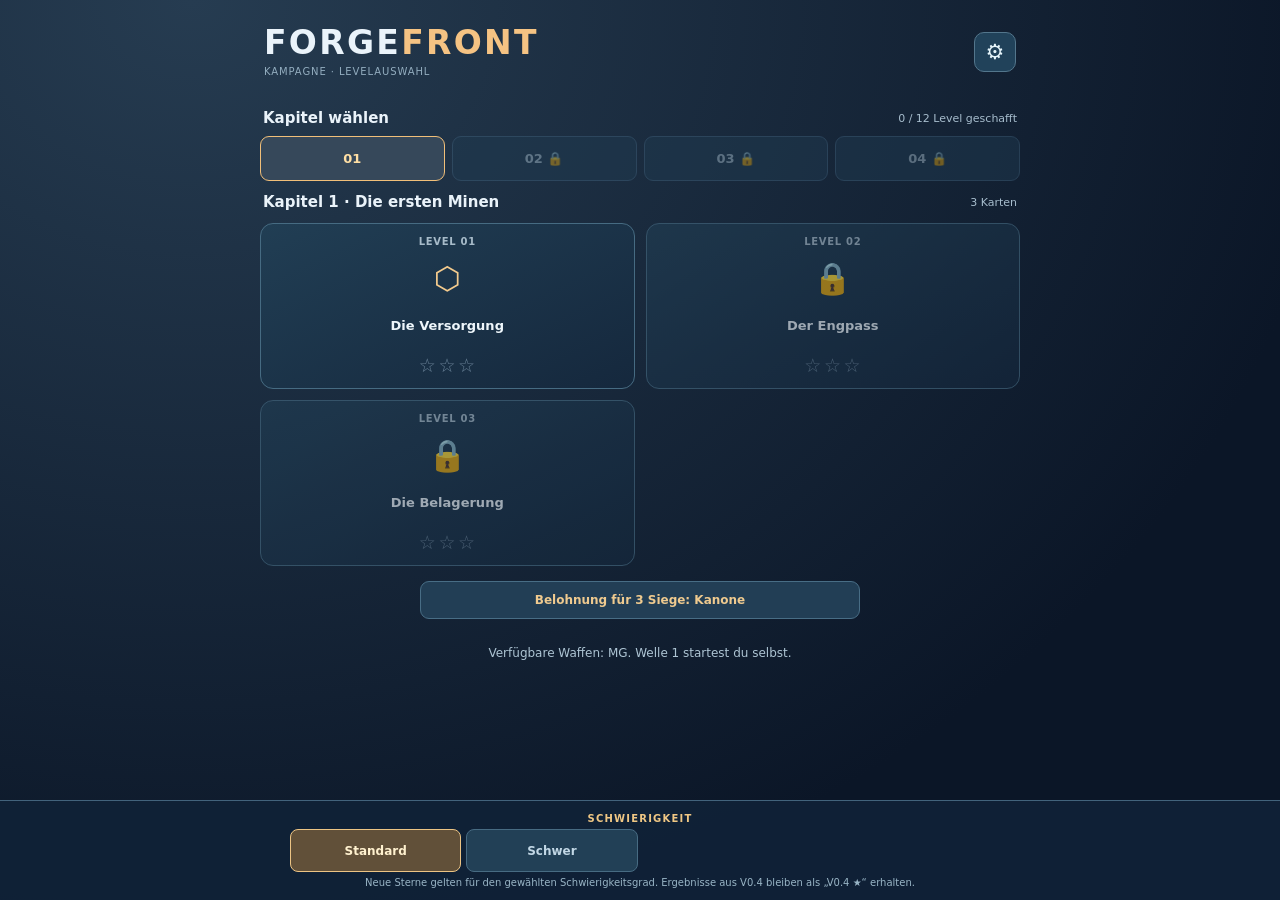
==== src/index.html @ dab8c7bd "V0.5 DEV1: show Standard/Schwer and in-combat 1x/2x/3x control" ====
<!doctype html>
<html lang="de"><head><meta charset="UTF-8"><meta name="viewport" content="width=device-width,initial-scale=1,viewport-fit=cover"><meta name="theme-color" content="#0b1627"><title>Forgefront V0.5.0 DEV1 – Kampagnen-Prototyp</title><link rel="stylesheet" href="style.css"></head>
<body>
<section id="campaign" class="campaign" aria-label="Forgefront Levelauswahl">
  <div class="campaign-inner">
    <header class="campaign-header"><div><h1>FORGE<span>FRONT</span></h1><p>KAMPAGNE · LEVELAUSWAHL</p></div><button type="button" id="settings-open" class="icon-button" aria-label="Einstellungen öffnen" title="Einstellungen">⚙</button></header>
    <div class="campaign-heading"><h2>Kapitel wählen</h2><span id="campaign-progress">0 / 3 geschafft</span></div>
    <nav id="chapter-tabs" class="chapter-tabs" aria-label="Kampagnenkapitel"></nav>
    <div class="campaign-heading"><h2 id="chapter-title">Kapitel 1</h2><span id="chapter-subtitle">Die ersten Schritte</span></div>
    <div id="level-grid" class="level-grid" aria-label="Levelkarten"></div>
    <div id="chapter-reward" class="chapter-reward" role="status">Belohnung nach Kapitelabschluss</div>
    <p id="campaign-note" class="campaign-note" role="status">Freigeschaltete Karten antippen und direkt bauen.</p>
  </div>
  <footer class="campaign-footer"><label for="difficulty">SCHWIERIGKEIT</label>
    <div id="difficulty-buttons" class="difficulty-buttons" role="group" aria-label="Schwierigkeitsgrad wählen">
      <button type="button" data-difficulty="standard">Standard</button><button type="button" data-difficulty="hard">Schwer</button>
    </div>
    <select id="difficulty" hidden aria-hidden="true" tabindex="-1"><option value="standard">Standard</option><option value="hard">Schwer</option></select>
    <small>Neue Sterne gelten für den gewählten Schwierigkeitsgrad. Ergebnisse aus V0.4 bleiben als „V0.4 ★“ erhalten.</small>
  </footer>
  <section id="settings-panel" class="settings-panel" hidden aria-label="Einstellungen">
    <div class="settings-card"><div class="settings-title"><h2>Einstellungen</h2><button type="button" id="settings-close" class="icon-button" aria-label="Einstellungen schließen">✕</button></div>
      <label for="theme-choice">Menüdesign</label><select id="theme-choice"><option value="dark">Dunkel</option><option value="light">Hell</option></select>
      <p>Das Menüdesign lässt sich ändern. Die Spielfeldfarben bleiben vorerst unverändert.</p>
      <p>Das Tutorial kannst du im Spiel jederzeit über <b>? HILFE</b> neu starten.</p>
      <button type="button" class="secondary-action" id="dev-test-levels" aria-pressed="false">TESTZUGANG · Alle Kapitel öffnen</button>
      <p>Nur in dieser Entwicklungsversion: öffnet alle Kapitel und Level vorübergehend. Siege im Testmodus verändern keine gespeicherten Sterne.</p>
      <button type="button" id="settings-done" class="primary">Zurück zur Levelauswahl</button>
    </div>
  </section>
</section>
<div id="game-shell" hidden><div class="app">
<header class="brand"><button type="button" id="back-to-campaign" class="back-button" aria-label="Zurück zur Levelauswahl">‹ Levelauswahl</button><div><h1>FORGE<span>FRONT</span></h1><small>LOGISTIK · BAUEN · ÜBERLEBEN</small></div><div class="top-tools"><button type="button" id="help" aria-label="Tutorial und Hilfe öffnen" title="Tutorial öffnen">? HILFE</button><span class="version">ALPHA 0.5.0 · DEV1</span></div></header>
<section class="stats" aria-label="Gold"><div class="stat"><label>● GOLD</label><strong id="gold">180</strong></div></section>
<main><div id="gold-warning" class="gold-warning" role="alert" hidden></div><div class="maptop"><span id="phase-label">BAUPHASE</span><span id="indicator">Industrie pausiert</span><span id="threat">5 WELLEN + BOSS</span></div>
<section id="wave-preview" class="wave-preview"><div class="wave-preview-head"><b id="next-wave">NÄCHSTE WELLE</b><button type="button" id="waves-toggle" aria-controls="wave-list" aria-expanded="false">Alle Wellen ▾</button></div><div id="wave-list" class="wave-list" hidden></div></section>
<div id="combat-count" class="combat-count" hidden></div><div class="map-frame"><section id="tutorial" class="tutorial" hidden aria-live="polite">
  <div class="tutorial-head"><strong id="tutorial-step">TUTORIAL 1/6</strong><button type="button" id="tutorial-skip">Überspringen ×</button></div>
  <b id="tutorial-title">Erzmine bauen</b><p id="tutorial-text">Baue eine Erzmine auf einem braunen Erzfeld.</p></section>
  <section id="details" class="details" hidden aria-live="polite"><div class="details-head"><strong id="details-title">Gebäude</strong><button type="button" id="details-close" aria-label="Details schließen">×</button></div>
  <div class="details-grid"><div><small id="details-max-label">MAX. RATE</small><b id="details-max">0,0/s</b></div><div><small id="details-actual-label">VERFÜGBAR</small><b id="details-actual">0,0/s</b></div></div>
  <div class="meter"><span id="details-meter"></span></div><p id="details-state">Status</p><small id="details-explain">Werte beziehen sich auf die aktuelle Kampfphase.</small></section><div id="boardbox" class="boardbox"><canvas id="board" width="1080" height="1200" aria-label="Spielfeld – ziehen zum Verschieben, zwei Finger für Zoom"></canvas>
</div><div id="overlay" class="hidden"><div class="intro" role="dialog" aria-modal="true" aria-labelledby="o-title"><div class="o-icon" id="o-icon">★</div><h2 id="o-title">ERGEBNIS</h2><p id="o-text"></p>
<div id="result-rating" class="result-rating" hidden aria-label="Levelbewertung"></div>
<div id="result-unlock" class="result-unlock" hidden aria-live="polite"></div>
<div class="result-actions"><button id="start" class="primary">Nochmal versuchen</button><button id="result-next" class="secondary-action" hidden>Nächstes Level</button><button id="result-hub" class="secondary-action">Zur Levelauswahl</button></div>
<button id="intro-skip" hidden>Ohne Tutorial spielen</button></div></div>
<div class="minimap-wrap"><canvas id="minimap" width="180" height="200" title="Kartenübersicht" aria-label="Minikarte"></canvas></div></div>
<div class="game-hint" id="hint" aria-live="polite">Die Prozentzahlen zeigen die prognostizierte Versorgung. Produktion pausiert.</div>
</main></div>
<div class="bottom-dock" id="dock" aria-label="Baumenü">
<button type="button" id="dock-toggle" class="dock-toggle" aria-expanded="false" aria-controls="build-tray"><span id="dock-chevron">⌃</span><span id="dock-label">BAUEN</span><span id="selection-label">Werkzeug wählen</span></button>
<div class="categories" aria-label="Baukategorien">
<button type="button" class="category" data-category="weapons">⌖ <span>Waffen</span></button>
<button type="button" class="category" data-category="factory">⚙ <span>Fabrik</span></button>
<button type="button" class="category" data-category="source">◆ <span>Erzeuger</span></button>
<button type="button" class="category" data-category="pipes">╋ <span>Rohre</span></button></div>
<div id="build-tray" class="tray" hidden><div class="builds">
<button class="build" data-category="weapons" data-type="turret"><span class="glyph">⌖</span><b>MG</b><small>24 Gold</small></button>
<button class="build" data-category="weapons" data-type="cannon"><span class="glyph">✹</span><b>Kanone</b><small>38 Gold</small></button>
<button class="build" data-category="weapons" data-type="mortar"><span class="glyph">◉</span><b>Mörser</b><small>42 Gold</small></button>
<button class="build" data-category="factory" data-type="factory"><span class="glyph">⚙</span><b>Fabrik</b><small>18 Gold</small></button>
<button class="build" data-category="source" data-type="mine"><span class="glyph">◆</span><b>Erzmine</b><small>22 Gold</small></button>
<button class="build" data-category="pipes" data-type="pipe"><span class="glyph">╋</span><b>Rohr</b><small>4 Gold</small></button>
<button class="build" data-category="pipes" data-type="bridge"><span class="glyph">⌒</span><b>Brücke</b><small>10 Gold</small></button>
<button class="build" data-category="pipes" data-type="eraser"><span class="glyph">⌫</span><b>Abriss</b><small id="refund-short">50/100%</small></button>
</div></div>
<div class="dock-actions"><button type="button" class="primary" id="pause">▶ WELLE 1 STARTEN</button><button type="button" id="reset" class="reset" title="Neue Runde">↻</button></div>
<div id="speed-controls" class="speed-controls" role="group" aria-label="Spieltempo" hidden><span>TEMPO</span><button type="button" data-speed="1" aria-pressed="false">1×</button><button type="button" data-speed="2" aria-pressed="true">2×</button><button type="button" data-speed="3" aria-pressed="false">3×</button></div>
<div id="status" class="dock-status" role="status">V0.5.0 · Kampagnen-Prototyp</div></div></div><script src="game.js"></script></body></html>
---- src/style.css ----
:root{font-family:system-ui,-apple-system,'Segoe UI',sans-serif;color:#ecf4ff;background:#0b1627;font-synthesis:none}*{box-sizing:border-box}body{margin:0;background:radial-gradient(ellipse at 20% -10%,#263c51,#0b1627 68%);min-height:100vh}button{font:inherit;cursor:pointer;touch-action:manipulation}button:disabled{opacity:.42;cursor:default}.app{max-width:1000px;margin:auto;padding:8px 10px 155px}.brand{display:flex;justify-content:space-between;align-items:center;gap:8px;padding:1px 4px 5px}.brand h1{font-size:clamp(20px,4vw,28px);letter-spacing:.055em;margin:0}.brand h1 span{color:#f5c383}.brand small{color:#89abbc;letter-spacing:.08em;font-size:9px}.version{color:#f6c384;border:1px solid #47677a;border-radius:6px;padding:5px 7px;font-size:10px;white-space:nowrap}
.stats{position:sticky;top:env(safe-area-inset-top,0px);z-index:8;background:#0b1726f4;backdrop-filter:blur(9px);display:grid;grid-template-columns:repeat(5,minmax(0,1fr));gap:5px;padding:5px 0 7px}.stat{border:1px solid #35536b;background:#193048;border-radius:6px;text-align:center;padding:7px 1px}.stat label{display:block;font-size:clamp(8px,2vw,11px);color:#b4c8db;white-space:nowrap}.stat strong{display:block;font-size:clamp(14px,4vw,23px);font-variant-numeric:tabular-nums}
.maptop{display:flex;align-items:center;justify-content:space-between;gap:5px;padding:5px 2px;font-size:10px;font-weight:750;color:#b7c8d8;min-height:26px}.maptop #phase-label{background:#315a50;color:#bdf7d6;border-radius:4px;padding:4px 6px;white-space:nowrap}.maptop #phase-label.combat{background:#5e3940;color:#ffe0d0}.maptop #indicator{overflow:hidden;text-overflow:ellipsis;white-space:nowrap}.maptop #threat{color:#f9c68e;white-space:nowrap}.map-frame{position:relative}.boardbox{position:relative;height:clamp(340px,72dvh,780px);overflow:auto;border:1px solid #49667d;border-radius:10px;background:#112238;overscroll-behavior:contain;touch-action:pan-x pan-y}#board{display:block;width:864px;height:auto;touch-action:none;cursor:crosshair;user-select:none;-webkit-user-select:none}.minimap-wrap{position:absolute;right:8px;top:8px;pointer-events:none;opacity:.9}#minimap{width:61px;height:68px;background:#112438;border:1px solid #6e92a4;border-radius:6px;pointer-events:auto;cursor:crosshair;box-shadow:0 2px 8px #06121ca8}.game-hint{font-size:11px;line-height:1.35;color:#b2cbd8;min-height:32px;margin:8px 2px}
#overlay{position:absolute;inset:0;background:#081625e9;display:grid;place-items:center;z-index:5;padding:16px;text-align:center}#overlay.hidden{display:none}.intro{max-width:380px;padding:19px 17px;background:#192f46;border:1px solid #56748d;border-radius:15px;box-shadow:0 9px 40px #0008}.intro .o-icon{font-size:48px;color:#f1bd77}.intro h2{font-size:25px;margin:6px}.intro p{line-height:1.6;font-size:13px;color:#c4d7e3}
.bottom-dock{position:fixed;z-index:20;left:50%;transform:translateX(-50%);bottom:0;width:min(100%,860px);padding:0 10px calc(8px + env(safe-area-inset-bottom,0px));background:#132638;border:1px solid #476982;border-bottom:0;border-radius:15px 15px 0 0;box-shadow:0 -7px 30px #030e19a8}.dock-toggle{background:transparent;color:#f0f8ff;border:0;display:flex;align-items:center;gap:9px;width:100%;height:40px;justify-content:center;font-size:13px;font-weight:800;letter-spacing:.07em}.dock-toggle #dock-chevron{font-size:22px;color:#eac087}.dock-toggle #selection-label{font-size:10px;font-weight:400;color:#9bc5ca;letter-spacing:normal;margin-left:4px}.bottom-dock.open #dock-chevron{transform:rotate(180deg)}.tray{padding:4px 0 9px}.tray[hidden]{display:none}.builds{display:grid;grid-template-columns:repeat(6,minmax(0,1fr));gap:6px}.build{border:1px solid #466982;border-radius:9px;background:#1e3d53;color:#e9f6fa;padding:8px 2px;min-height:69px}.build.selected{border:2px solid #f6cf8d;background:#4a514e}.build b,.build small{display:block}.build b{font-size:11px}.build small{font-size:9px;color:#c1d6e3;white-space:nowrap}.glyph{display:block;color:#b2f0e1;font-size:24px;line-height:1.1}.tray-help{text-align:center;color:#96b3c7;font-size:10px;margin-top:7px}.dock-actions{display:grid;grid-template-columns:minmax(0,1fr) 65px 40px;gap:7px}.primary{background:linear-gradient(100deg,#efae64,#f7dca1);border:0;color:#12283a;font-weight:850;text-align:center;border-radius:8px;min-height:43px;font-size:12px;padding:7px}.smallbtn,.reset{border-radius:8px;background:#25475a;border:1px solid #4e7a8c;color:#d9eef5;font-size:12px;font-weight:800}.reset{font-size:22px}.dock-status{font-size:10px;text-align:center;white-space:nowrap;overflow:hidden;text-overflow:ellipsis;color:#a8bfd0;margin-top:5px;min-height:15px}
@media(min-width:700px){.app{padding:12px 16px 155px}.boardbox{height:clamp(440px,75dvh,900px)}.stat{padding:10px}.brand{padding:4px 0 8px}.dock-toggle{height:35px}.build{min-height:75px}}
@media(max-width:375px){.stat{padding:6px 0}.build{padding:6px 0}.build b{font-size:10px}.build small{font-size:8px}.dock-actions{grid-template-columns:minmax(0,1fr) 56px 38px}}

/* Forgefront 0.1.9 – readable throughput information and guided first-play tutorial */
.top-tools{display:flex;align-items:center;gap:7px}#help{border:1px solid #63899c;background:#24455b;color:#d6f5ff;border-radius:7px;font-weight:800;font-size:11px;padding:7px 9px;white-space:nowrap}
.intro-skip{border:none;background:transparent;color:#b2cfe1;margin-top:12px;display:block;width:100%;padding:10px 2px;text-decoration:underline;font-size:12px}
.tutorial,.details{position:absolute;z-index:7;left:8px;top:8px;width:min(290px,calc(100% - 93px));box-shadow:0 5px 25px #071525bb;background:#1b344aeF;border:1px solid #7294ac;border-radius:12px;color:#e8f5ff;padding:10px 12px}
.tutorial[hidden],.details[hidden]{display:none}.tutorial-head,.details-head{display:flex;justify-content:space-between;align-items:center;gap:5px;margin-bottom:7px}.tutorial-head strong{color:#f6ce91;font-size:11px;letter-spacing:.07em}
.tutorial-head button,.details-head button{background:#2a5066;border:1px solid #61859c;color:#e2f4fb;border-radius:6px;font-size:11px;padding:5px 7px}
.tutorial b{font-size:14px}.tutorial p{font-size:12px;line-height:1.38;margin:6px 0 1px;color:#d0e2ec}
.details{z-index:6;top:8px;width:min(310px,calc(100% - 25px));background:#142f44fa}.details-head strong{font-size:14px}.details-grid{display:grid;grid-template-columns:1fr 1fr;gap:7px;margin:4px 0 8px}.details-grid>div{background:#223e53;border:1px solid #4a7289;border-radius:8px;padding:8px}.details-grid small{display:block;color:#b3d0df;font-size:10px;letter-spacing:.06em}.details-grid b{display:block;color:#f8e1b0;font-size:19px;font-variant-numeric:tabular-nums;margin-top:3px}.details-grid>div:last-child b{color:#a3e8c9}.meter{height:9px;background:#304b5b;border-radius:7px;overflow:hidden}.meter span{display:block;width:0;height:100%;background:#76dbac;border-radius:7px;transition:width .1s}.details p{margin:8px 0 5px;font-size:12px;font-weight:750}.details>small{font-size:10px;color:#a9c2d0;line-height:1.4;display:block}
.build.guide-focus,#dock-toggle.guide-focus,#pause.guide-focus{border:2px solid #ffd48b!important;box-shadow:0 0 0 2px #9d7b3d!important}
@media(max-width:375px){#help{padding:6px;font-size:10px}.version{font-size:9px;padding:4px}.tutorial{width:min(265px,calc(100% - 78px));padding:8px}.tutorial p{font-size:11px}.details{width:calc(100% - 17px)}}

/* V0.2.1: compact always-open build phase toolbar, no reopening between actions */
.app{padding-bottom:162px}
.dock-toggle{height:23px;justify-content:space-between;padding:0 4px;font-size:10px;letter-spacing:.03em}
.dock-toggle #dock-chevron{font-size:16px}
.dock-toggle #selection-label{font-size:10px}
.tray{padding:2px 0 5px}
.builds{display:flex;gap:5px;overflow-x:auto;overscroll-behavior-x:contain;scrollbar-width:thin;padding-bottom:2px}
.build{flex:1 0 55px;min-width:55px;min-height:55px;padding:3px 2px;border-radius:7px}
.build b{font-size:10px}.build small{font-size:8px}.glyph{font-size:19px;line-height:1.1}
.tray-help{display:none}.primary{min-height:38px}
.bottom-dock.combat .dock-toggle,.bottom-dock.combat .tray{display:none!important}
@media(max-width:390px){.bottom-dock{padding-left:6px;padding-right:6px}.build{flex:0 0 58px}.dock-toggle #selection-label{font-size:9px}}

/* V0.3.0 mobile wave disclosure */
.wave-preview{padding:8px 10px;background:#183346;border:1px solid #476c7d;border-radius:8px;margin:8px 0;color:#eaf8ff}.wave-preview-head{display:flex;justify-content:space-between;align-items:center;gap:8px}.wave-preview-head b{font-size:11px;line-height:1.4}.wave-preview-head button{flex-shrink:0;border:1px solid #638499;background:#264a5e;color:#fff;border-radius:6px;padding:6px;font-size:10px}.wave-list{max-height:190px;overflow:auto;margin-top:8px}.wave-list[hidden]{display:none}.wave-list>div{display:flex;justify-content:space-between;gap:12px;padding:6px 2px;border-top:1px solid #466477;font-size:11px}.wave-list span{color:#c6dce8;text-align:right}.build{flex:0 0 61px}@media(max-width:390px){.wave-preview-head b{font-size:10px}.build{flex:0 0 58px}}

/* V0.3.1: no horizontal scrolling, persistent four-category mobile dock */
.stats{display:flex;justify-content:flex-end;padding:4px 8px}.stats .stat{min-width:100px;flex:0 1 auto}.categories{display:grid;grid-template-columns:repeat(4,minmax(0,1fr));gap:4px;margin:2px 0 4px}.category{min-width:0;background:#224359;color:#deedf4;border:1px solid #50758b;border-radius:6px;padding:8px 2px;font-weight:750;font-size:11px}.category span{display:block;font-size:10px}.category.selected{background:#936b38;border-color:#efc77f;color:#fff}.builds{display:grid;grid-template-columns:repeat(3,minmax(0,1fr));gap:6px;overflow:visible}.build{width:100%;min-width:0;min-height:56px;flex:initial}.build[hidden]{display:none!important}.tray[hidden]{display:none!important}.dock-actions{grid-template-columns:minmax(0,1fr) 44px}.bottom-dock.combat .categories{display:none}.combat-count{margin:4px 0;padding:6px 9px;border-radius:6px;background:#5b3142;color:#ffe9ee;font-weight:800;font-size:11px;text-align:center}.combat-count[hidden]{display:none}.bottom-dock{padding-bottom:max(5px,env(safe-area-inset-bottom))}.app{padding-bottom:205px}@media(max-width:390px){.category{padding:6px 1px;font-size:10px}.build{min-height:53px}}

/* V0.3.2: compact difficulty choice in start overlay */
.difficulty-picker{margin:12px 0;padding:10px;background:#1a344a;border:1px solid #648494;border-radius:9px;display:grid;gap:6px;text-align:left}.difficulty-picker label{font-size:10px;font-weight:850;letter-spacing:.06em;color:#ffdda6}.difficulty-picker select{width:100%;min-width:0;min-height:42px;border-radius:6px;border:1px solid #6797ae;background:#153148;color:#fff;font-size:13px;padding:7px}.difficulty-picker small{font-size:10px;color:#bad0dc;line-height:1.4}

.gold-warning{position:fixed;top:75px;left:50%;transform:translateX(-50%);z-index:50;width:min(90vw,400px);background:#782e3e;color:white;border:2px solid #ffb0ac;border-radius:11px;padding:12px;font-size:13px;text-align:center;font-weight:800;box-shadow:0 4px 25px #0009}.gold-warning[hidden]{display:none}.low-gold{color:#ff7d7d!important}.build.too-expensive small{color:#ff8787!important}

/* Hide setup-only controls in victory/defeat overlays. */
.difficulty-picker[hidden],.intro-skip[hidden]{display:none!important}
/* Intro and result dialogs must remain visible above the fixed mobile build toolbar. */
#overlay{position:fixed;inset:0;z-index:60;overflow-y:auto;padding:12px}
#overlay .intro{max-height:calc(100dvh - 24px);overflow-y:auto}

/* V0.4 Campaign prototype: isolated navigation; game HUD is absent from menu. */
[hidden]{display:none!important}
.campaign{min-height:100dvh;color:#eaf3fa;background:radial-gradient(ellipse at 15% 0%,#263c51,#0b1627 75%);padding:0 12px 130px}
.campaign-inner{max-width:760px;margin:0 auto}
.campaign-header{display:flex;align-items:center;justify-content:space-between;padding:23px 4px 16px}
.campaign-header h1{font-size:clamp(23px,5vw,33px);letter-spacing:.07em;margin:0}.campaign-header h1 span{color:#f5c383}.campaign-header p{color:#93adbf;letter-spacing:.09em;font-size:10px;margin:4px 0}
.icon-button{height:40px;min-width:42px;border:1px solid #53768c;border-radius:10px;color:#e6f5fb;background:#21425a;font-size:21px}
.campaign-heading{display:flex;align-items:center;justify-content:space-between;gap:8px;margin:12px 3px 9px}
.campaign-heading h2{font-size:15px;margin:0;font-weight:800}.campaign-heading span{font-size:11px;color:#a7bdcd;text-align:right}
.chapter-tabs{display:grid;grid-template-columns:repeat(4,minmax(0,1fr));gap:7px}
.chapter-tab{background:#203c52;border:1px solid #426580;border-radius:9px;color:#afc8d7;min-height:45px;font-weight:800;font-size:13px}
.chapter-tab.selected{border-color:#f1bf79;background:#36485a;color:#ffdfa4}.chapter-tab:disabled{opacity:.45}
.level-grid{display:grid;grid-template-columns:repeat(2,minmax(0,1fr));gap:11px;margin-top:12px}
.level-card{position:relative;display:flex;flex-direction:column;align-items:center;justify-content:space-between;gap:6px;min-height:166px;padding:12px 7px;border:1px solid #466b82;border-radius:13px;background:linear-gradient(155deg,#213e54,#15283d);color:#eef6fb}
.level-card.available{cursor:pointer}.level-card.available:focus-visible{outline:3px solid #f9c57c;outline-offset:2px}.level-card.locked{opacity:.63}.level-card strong{font-size:13px;min-height:30px;display:flex;align-items:center;text-align:center}.level-number{color:#a7bbc9;letter-spacing:.07em;font-size:10px;font-weight:800}.level-glyph{font-size:31px;color:#f4cb8d;line-height:1.2}
.level-card .level-stars{display:flex;gap:2px;font-size:19px;letter-spacing:.03em;color:#688096}.level-stars .earned{color:#ffd37c}.level-unavailable{font-size:9px;color:#bbc8d5;letter-spacing:.04em}.lock-icon{position:absolute;top:10px;right:10px;font-size:13px}
.campaign-note{text-align:center;color:#aec5d4;font-size:12px;line-height:1.45;padding:14px 9px}
.campaign-footer{position:fixed;z-index:20;bottom:0;left:0;right:0;background:#102238f5;border-top:1px solid #42637c;padding:12px max(12px,env(safe-area-inset-right)) max(12px,env(safe-area-inset-bottom));display:grid;gap:5px;justify-items:center}
.campaign-footer label{color:#efc784;font-size:10px;font-weight:850;letter-spacing:.12em}
.campaign-footer select{width:min(95vw,700px);border:1px solid #608299;border-radius:9px;min-height:42px;background:#233f55;color:#fff;text-align:center;font-weight:800;font-size:14px}
.campaign-footer small{color:#99b5c6;font-size:10px;text-align:center}
.settings-panel{position:fixed;z-index:80;inset:0;background:#07111dd9;padding:18px;display:flex;align-items:center;justify-content:center}
.settings-card{width:min(100%,410px);background:#1b3449;border:1px solid #7794a5;border-radius:15px;padding:17px;color:#f3f7fb;display:grid;gap:13px;box-shadow:0 20px 55px #061326bb}
.settings-title{display:flex;align-items:center;justify-content:space-between}.settings-title h2{margin:0;font-size:20px}.settings-card label{font-size:12px;font-weight:750}.settings-card select{min-height:42px;background:#284a60;color:white;border:1px solid #6b96a6;border-radius:8px;padding:7px}.settings-card p{font-size:12px;line-height:1.5;color:#c4d5e1;margin:0}
.back-button{border:1px solid #456a80;border-radius:7px;background:#193448;color:#dfebf6;font-weight:750;padding:7px 9px;font-size:11px;white-space:nowrap}
.result-actions{display:grid;gap:8px;margin-top:14px}.secondary-action{min-height:42px;background:#284c61;color:#eaf8fe;border:1px solid #62869c;border-radius:8px;font-size:13px;font-weight:800}
.result-rating{color:#ffcb69;font-size:29px;letter-spacing:.05em;font-weight:800;text-align:center;margin-top:9px}
body[data-menu-theme=light] .campaign{color:#1b3145;background:linear-gradient(145deg,#e5eff4,#f7fafc)}
body[data-menu-theme=light] .campaign-header h1 span{color:#9d671d}body[data-menu-theme=light] .campaign-header p,body[data-menu-theme=light] .campaign-heading span{color:#617786}
body[data-menu-theme=light] .chapter-tab{background:#edf4f8;border-color:#bacfdb;color:#35536a}
body[data-menu-theme=light] .chapter-tab.selected{background:#d5e8f1;border-color:#b98234;color:#283c4e}
body[data-menu-theme=light] .level-card{background:linear-gradient(140deg,#fff,#e3edf3);border-color:#b1c9d8;color:#1c3c52}
body[data-menu-theme=light] .level-number,body[data-menu-theme=light] .campaign-note{color:#526f80}
body[data-menu-theme=light] .level-card .level-stars{color:#a6b6bf}body[data-menu-theme=light] .level-stars .earned,body[data-menu-theme=light] .level-glyph{color:#b88424}
body[data-menu-theme=light] .campaign-footer{background:#f3f7faf7;border-color:#cad8e2}
body[data-menu-theme=light] .campaign-footer label{color:#79561c}body[data-menu-theme=light] .campaign-footer small{color:#536f81}
body[data-menu-theme=light] .campaign-footer select,body[data-menu-theme=light] .icon-button{background:#dceaf1;color:#1b364b;border-color:#abc6d5}
@media(max-width:390px){.brand h1{font-size:17px}.brand small{display:none}.back-button{font-size:10px;padding:6px}.campaign{padding-left:9px;padding-right:9px}.level-card{min-height:150px}}

.campaign{padding-bottom:180px}
.difficulty-buttons{display:grid;grid-template-columns:repeat(4,minmax(0,1fr));gap:5px;width:min(95vw,700px)}
.difficulty-buttons button{min-height:43px;min-width:0;padding:8px 2px;background:#224056;border:1px solid #476b82;color:#c2d7e5;border-radius:8px;font-size:12px;font-weight:800}
.difficulty-buttons button.selected{background:#615039;border-color:#ecc484;color:#fff1cf}
body[data-menu-theme=light] .difficulty-buttons button{background:#e1ecf2;border-color:#b5ccda;color:#425e70}
body[data-menu-theme=light] .difficulty-buttons button.selected{background:#f7e4bf;border-color:#b98937;color:#664817}
@media(max-width:600px){.campaign-note{display:none}}

.chapter-reward{text-align:center;margin:15px auto 2px;padding:11px 9px;max-width:440px;background:#223e55;border:1px solid #486d85;border-radius:9px;color:#efca8f;font-size:12px;font-weight:750}.chapter-reward.completed{border-color:#deb371;background:#384332;color:#ffe3b2}
.result-unlock{background:#344d52;border:1px solid #ecbe73;color:#ffe0a4;padding:12px 7px;border-radius:10px;margin-top:13px;font-size:14px;font-weight:800;line-height:1.4}.result-unlock[hidden]{display:none!important}
body[data-menu-theme=light] .chapter-reward{background:#eaf2f6;color:#795322;border-color:#c2d2dd}body[data-menu-theme=light] .chapter-reward.completed{background:#f8ecd2;border-color:#b98937}
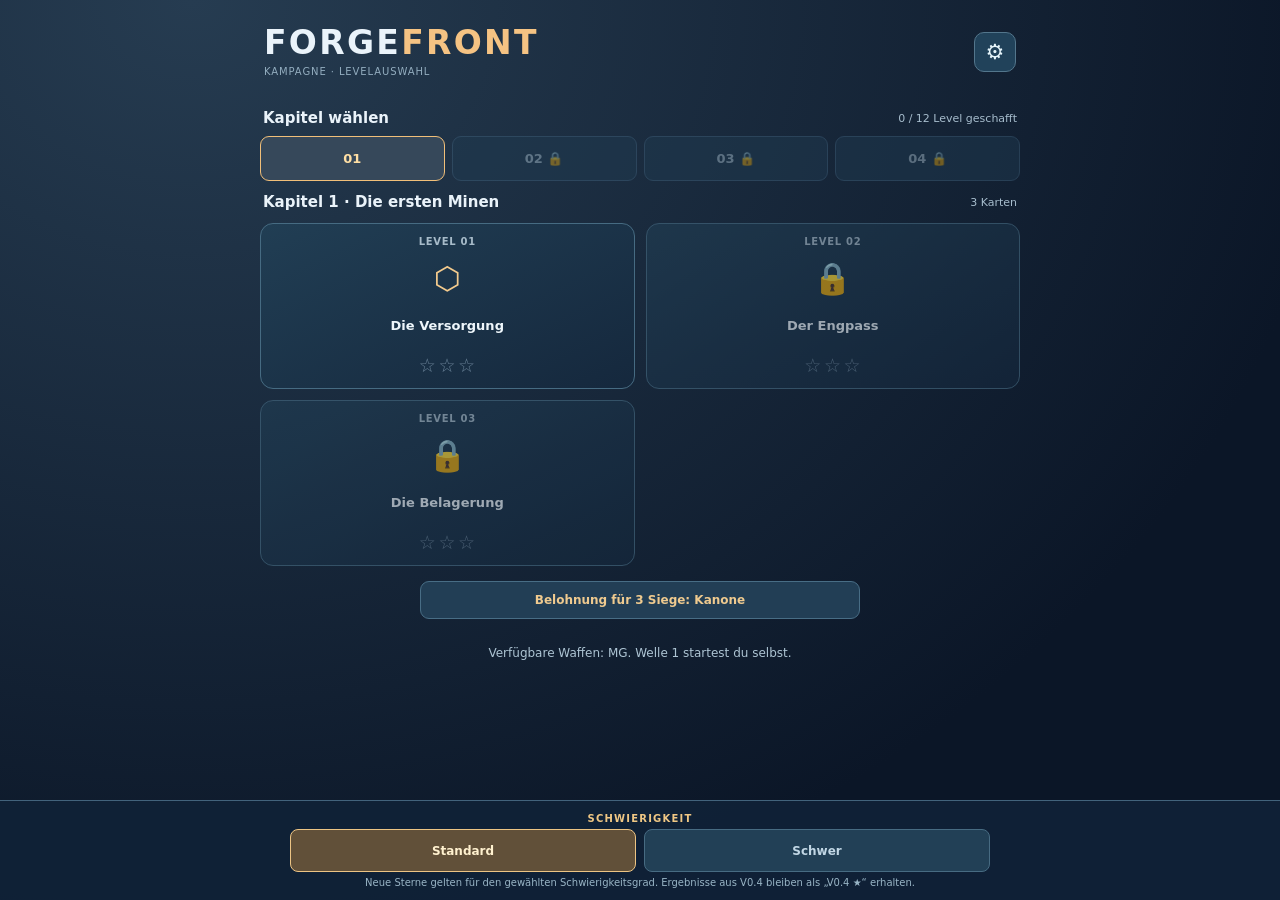
==== commit 49fb5dd6: "V0.5 DEV2: label new combat test build" ====
--- a/src/index.html
+++ b/src/index.html
@@ -1,5 +1,5 @@
 <!doctype html>
-<html lang="de"><head><meta charset="UTF-8"><meta name="viewport" content="width=device-width,initial-scale=1,viewport-fit=cover"><meta name="theme-color" content="#0b1627"><title>Forgefront V0.5.0 DEV1 – Kampagnen-Prototyp</title><link rel="stylesheet" href="style.css"></head>
+<html lang="de"><head><meta charset="UTF-8"><meta name="viewport" content="width=device-width,initial-scale=1,viewport-fit=cover"><meta name="theme-color" content="#0b1627"><title>Forgefront V0.5.0 DEV2 – Kampagnen-Prototyp</title><link rel="stylesheet" href="style.css"></head>
 <body>
 <section id="campaign" class="campaign" aria-label="Forgefront Levelauswahl">
   <div class="campaign-inner">
@@ -30,7 +30,7 @@
   </section>
 </section>
 <div id="game-shell" hidden><div class="app">
-<header class="brand"><button type="button" id="back-to-campaign" class="back-button" aria-label="Zurück zur Levelauswahl">‹ Levelauswahl</button><div><h1>FORGE<span>FRONT</span></h1><small>LOGISTIK · BAUEN · ÜBERLEBEN</small></div><div class="top-tools"><button type="button" id="help" aria-label="Tutorial und Hilfe öffnen" title="Tutorial öffnen">? HILFE</button><span class="version">ALPHA 0.5.0 · DEV1</span></div></header>
+<header class="brand"><button type="button" id="back-to-campaign" class="back-button" aria-label="Zurück zur Levelauswahl">‹ Levelauswahl</button><div><h1>FORGE<span>FRONT</span></h1><small>LOGISTIK · BAUEN · ÜBERLEBEN</small></div><div class="top-tools"><button type="button" id="help" aria-label="Tutorial und Hilfe öffnen" title="Tutorial öffnen">? HILFE</button><span class="version">ALPHA 0.5.0 · DEV2</span></div></header>
 <section class="stats" aria-label="Gold"><div class="stat"><label>● GOLD</label><strong id="gold">180</strong></div></section>
 <main><div id="gold-warning" class="gold-warning" role="alert" hidden></div><div class="maptop"><span id="phase-label">BAUPHASE</span><span id="indicator">Industrie pausiert</span><span id="threat">5 WELLEN + BOSS</span></div>
 <section id="wave-preview" class="wave-preview"><div class="wave-preview-head"><b id="next-wave">NÄCHSTE WELLE</b><button type="button" id="waves-toggle" aria-controls="wave-list" aria-expanded="false">Alle Wellen ▾</button></div><div id="wave-list" class="wave-list" hidden></div></section>
@@ -67,4 +67,4 @@
 </div></div>
 <div class="dock-actions"><button type="button" class="primary" id="pause">▶ WELLE 1 STARTEN</button><button type="button" id="reset" class="reset" title="Neue Runde">↻</button></div>
 <div id="speed-controls" class="speed-controls" role="group" aria-label="Spieltempo" hidden><span>TEMPO</span><button type="button" data-speed="1" aria-pressed="false">1×</button><button type="button" data-speed="2" aria-pressed="true">2×</button><button type="button" data-speed="3" aria-pressed="false">3×</button></div>
-<div id="status" class="dock-status" role="status">V0.5.0 · Kampagnen-Prototyp</div></div></div><script src="game.js"></script></body></html>
+<div id="status" class="dock-status" role="status">V0.5.0 DEV2 · Kampfprototyp</div></div></div><script src="game.js"></script></body></html>
--- a/src/style.css
+++ b/src/style.css
@@ -87,7 +87,7 @@
 @media(max-width:390px){.brand h1{font-size:17px}.brand small{display:none}.back-button{font-size:10px;padding:6px}.campaign{padding-left:9px;padding-right:9px}.level-card{min-height:150px}}
 
 .campaign{padding-bottom:180px}
-.difficulty-buttons{display:grid;grid-template-columns:repeat(4,minmax(0,1fr));gap:5px;width:min(95vw,700px)}
+.difficulty-buttons{display:grid;grid-template-columns:repeat(2,minmax(0,1fr));gap:8px;width:min(95vw,700px)}
 .difficulty-buttons button{min-height:43px;min-width:0;padding:8px 2px;background:#224056;border:1px solid #476b82;color:#c2d7e5;border-radius:8px;font-size:12px;font-weight:800}
 .difficulty-buttons button.selected{background:#615039;border-color:#ecc484;color:#fff1cf}
 body[data-menu-theme=light] .difficulty-buttons button{background:#e1ecf2;border-color:#b5ccda;color:#425e70}
@@ -97,3 +97,15 @@
 .chapter-reward{text-align:center;margin:15px auto 2px;padding:11px 9px;max-width:440px;background:#223e55;border:1px solid #486d85;border-radius:9px;color:#efca8f;font-size:12px;font-weight:750}.chapter-reward.completed{border-color:#deb371;background:#384332;color:#ffe3b2}
 .result-unlock{background:#344d52;border:1px solid #ecbe73;color:#ffe0a4;padding:12px 7px;border-radius:10px;margin-top:13px;font-size:14px;font-weight:800;line-height:1.4}.result-unlock[hidden]{display:none!important}
 body[data-menu-theme=light] .chapter-reward{background:#eaf2f6;color:#795322;border-color:#c2d2dd}body[data-menu-theme=light] .chapter-reward.completed{background:#f8ecd2;border-color:#b98937}
+
+/* V0.5 DEV1: compact in-combat speed selector and archived progress label. */
+.speed-controls{display:flex;align-items:center;justify-content:center;gap:7px;margin:5px 0 0}
+.speed-controls[hidden]{display:none!important}
+.speed-controls span{font-size:10px;letter-spacing:.06em;font-weight:800;color:#b6cfdc;margin-right:4px}
+.speed-controls button{flex:0 1 56px;min-height:44px;background:#224056;border:1px solid #59788b;border-radius:7px;color:#e6f5fb;font-weight:800;font-size:13px}
+.speed-controls button.selected{background:#706044;border-color:#f2c987;color:#fff2c9}
+.legacy-stars{display:block;font-size:10px;color:#a9becc;letter-spacing:.01em;padding-top:3px}
+body[data-menu-theme=light] .legacy-stars{color:#566d79}
+
+/* Always show data-integrity warnings even when menu hints are hidden on phones. */
+.campaign-note.save-error{display:block!important;color:#ffca99;font-weight:800}
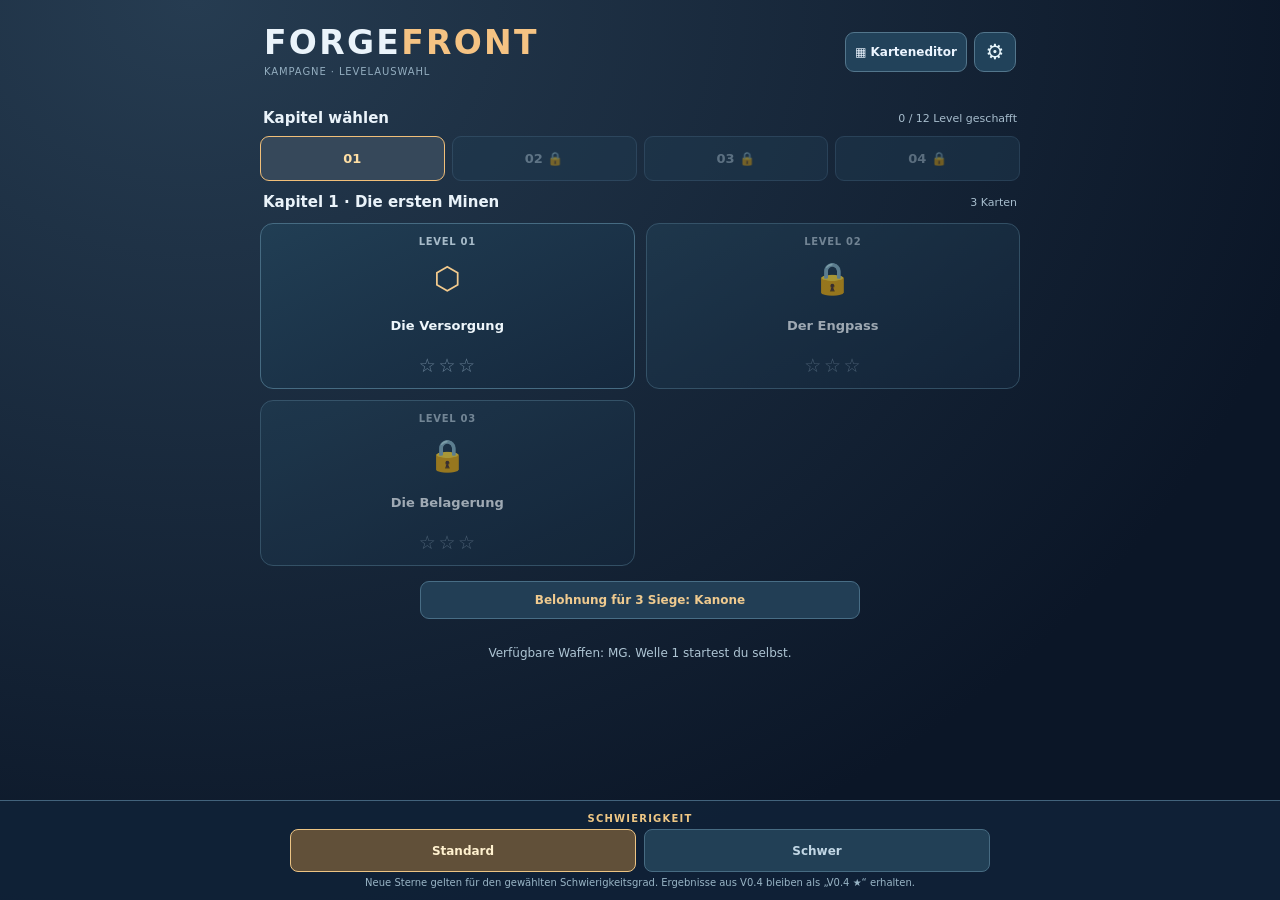
==== commit 59a9821d: "feat(editor): mobile map drawing AP1 with eraser undo and path validation" ====
--- a/src/index.html
+++ b/src/index.html
@@ -3,7 +3,7 @@
 <body>
 <section id="campaign" class="campaign" aria-label="Forgefront Levelauswahl">
   <div class="campaign-inner">
-    <header class="campaign-header"><div><h1>FORGE<span>FRONT</span></h1><p>KAMPAGNE · LEVELAUSWAHL</p></div><button type="button" id="settings-open" class="icon-button" aria-label="Einstellungen öffnen" title="Einstellungen">⚙</button></header>
+    <header class="campaign-header"><div><h1>FORGE<span>FRONT</span></h1><p>KAMPAGNE · LEVELAUSWAHL</p></div><div class="campaign-editor-actions"><button type="button" id="editor-open" class="editor-entry" title="Karte zeichnen">▦ Karteneditor</button><button type="button" id="settings-open" class="icon-button" aria-label="Einstellungen öffnen" title="Einstellungen">⚙</button></div></header>
     <div class="campaign-heading"><h2>Kapitel wählen</h2><span id="campaign-progress">0 / 3 geschafft</span></div>
     <nav id="chapter-tabs" class="chapter-tabs" aria-label="Kampagnenkapitel"></nav>
     <div class="campaign-heading"><h2 id="chapter-title">Kapitel 1</h2><span id="chapter-subtitle">Die ersten Schritte</span></div>
@@ -29,6 +29,25 @@
     </div>
   </section>
 </section>
+<section id="map-editor" class="map-editor" hidden aria-label="Karteneditor">
+<div class="editor-shell">
+<header class="editor-header"><button type="button" id="editor-back" class="back-button">‹ Levelauswahl</button><strong>KARTENEDITOR</strong><span class="editor-draft">AP1 · ENTWURF</span></header>
+<div class="editor-heading"><h2>Neue Karte zeichnen</h2><button type="button" id="editor-check" class="secondary-action">✓ Karte prüfen</button></div>
+<p class="editor-help">Mit dem Finger Wege und Erz zeichnen. Start (S) und HQ (H) lassen sich versetzen. Der Radiergummi löscht einzelne Felder auch durch Ziehen.</p>
+<div class="editor-zoom-bar"><button type="button" id="editor-zoom-out" aria-label="Verkleinern">−</button><span id="editor-zoom">75 %</span><button type="button" id="editor-zoom-in" aria-label="Vergrößern">+</button><button type="button" id="editor-fit">Gesamtkarte</button></div>
+<div id="editor-viewport" class="editor-viewport"><canvas id="editor-canvas" width="720" height="800" aria-label="Rasterkarte bearbeiten"></canvas></div>
+<div class="editor-tools" role="toolbar" aria-label="Kartenwerkzeuge">
+<button type="button" data-editor-tool="path" class="selected" aria-pressed="true">✎ Weg</button>
+<button type="button" data-editor-tool="ore" aria-pressed="false">◆ Erz</button>
+<button type="button" data-editor-tool="erase" aria-pressed="false">⌫ Radiergummi</button>
+<button type="button" data-editor-tool="spawn" aria-pressed="false">⚑ Start</button>
+<button type="button" data-editor-tool="hq" aria-pressed="false">⬡ HQ</button>
+<button type="button" data-editor-tool="pan" aria-pressed="false">✥ Verschieben</button>
+</div>
+<div class="editor-actions"><button type="button" id="editor-undo" class="secondary-action" disabled>↶ Rückgängig</button><button type="button" id="editor-clear" class="secondary-action">Neue leere Karte</button></div>
+<p id="editor-status" class="editor-status" role="status" aria-live="polite">Zeichne einen Weg vom Start zum HQ.</p>
+<p class="editor-note">AP1 dient nur zum Zeichnen. Entwürfe werden nicht gespeichert oder veröffentlicht. Testspielen und Schwer-Bosskill-Freigabe folgen später.</p>
+</div></section>
 <div id="game-shell" hidden><div class="app">
 <header class="brand"><button type="button" id="back-to-campaign" class="back-button" aria-label="Zurück zur Levelauswahl">‹ Levelauswahl</button><div><h1>FORGE<span>FRONT</span></h1><small>LOGISTIK · BAUEN · ÜBERLEBEN</small></div><div class="top-tools"><button type="button" id="help" aria-label="Tutorial und Hilfe öffnen" title="Tutorial öffnen">? HILFE</button><span class="version">ALPHA 0.5.0 · DEV2</span></div></header>
 <section class="stats" aria-label="Gold"><div class="stat"><label>● GOLD</label><strong id="gold">180</strong></div></section>
@@ -67,4 +86,4 @@
 </div></div>
 <div class="dock-actions"><button type="button" class="primary" id="pause">▶ WELLE 1 STARTEN</button><button type="button" id="reset" class="reset" title="Neue Runde">↻</button></div>
 <div id="speed-controls" class="speed-controls" role="group" aria-label="Spieltempo" hidden><span>TEMPO</span><button type="button" data-speed="1" aria-pressed="false">1×</button><button type="button" data-speed="2" aria-pressed="true">2×</button><button type="button" data-speed="3" aria-pressed="false">3×</button></div>
-<div id="status" class="dock-status" role="status">V0.5.0 DEV2 · Kampfprototyp</div></div></div><script src="game.js"></script></body></html>
+<div id="status" class="dock-status" role="status">V0.5.0 DEV2 · Kampfprototyp</div></div></div><script src="game.js"></script><script src="map-editor.js"></script></body></html>
--- a/src/style.css
+++ b/src/style.css
@@ -109,3 +109,31 @@
 
 /* Always show data-integrity warnings even when menu hints are hidden on phones. */
 .campaign-note.save-error{display:block!important;color:#ffca99;font-weight:800}
+
+/* AP1 – isolated mobile map editor */
+.campaign-editor-actions{display:flex;align-items:center;gap:7px}
+.editor-entry{min-height:40px;border:1px solid #53768c;border-radius:9px;background:#22425a;color:#ecf5ff;padding:7px 9px;font-size:12px;font-weight:800}
+.map-editor{min-height:100dvh;background:radial-gradient(ellipse at 20% 0%,#263d51,#0b1627 70%);padding:10px 10px 30px;color:#edf6fb}
+.editor-shell{width:min(100%,760px);margin:0 auto}
+.editor-header{display:flex;align-items:center;justify-content:space-between;gap:8px;margin:0 0 14px}
+.editor-header strong{font-size:14px;letter-spacing:.07em}
+.editor-draft{color:#eeca91;font-size:10px;white-space:nowrap}
+.editor-heading{display:flex;justify-content:space-between;align-items:center;gap:12px}
+.editor-heading h2{font-size:17px;margin:5px 0}
+.editor-heading button{min-height:42px;white-space:nowrap;padding:7px 10px}
+.editor-help,.editor-note{font-size:12px;line-height:1.5;color:#b5cddd;margin:7px 0 10px}
+.editor-note{color:#e9bd85}
+.editor-zoom-bar{display:flex;align-items:center;gap:6px;margin:6px 0 8px}
+.editor-zoom-bar button{background:#28465d;border:1px solid #56788c;color:#f1f8fd;border-radius:8px;min-width:43px;min-height:43px;padding:7px;font-weight:800}
+.editor-zoom-bar span{min-width:53px;text-align:center;font-size:12px}
+.editor-viewport{width:100%;height:min(59dvh,610px);min-height:275px;overflow:auto;overscroll-behavior:contain;border-radius:10px;border:1px solid #5e7e8b;background:#0c2034;touch-action:pan-x pan-y}
+#editor-canvas{display:block;width:540px;height:600px;max-width:none;touch-action:none;user-select:none;-webkit-user-select:none}
+.editor-tools{display:grid;grid-template-columns:repeat(3,minmax(0,1fr));gap:7px;margin:10px 0 7px}
+.editor-tools button{min-width:0;min-height:49px;border-radius:8px;border:1px solid #547388;background:#213e54;color:#e9f4ff;font-weight:800;font-size:12px;padding:5px 3px}
+.editor-tools button.selected{background:#745d39;border-color:#f2c781;color:#fff2d7;box-shadow:0 0 0 1px #f2c781 inset}
+.editor-actions{display:grid;grid-template-columns:1fr 1fr;gap:8px}
+.editor-actions button{min-height:43px}
+.editor-status{border:1px solid #577286;border-radius:8px;background:#1b3548;color:#e6f4ff;font-size:12px;min-height:40px;padding:10px;margin:9px 0}
+.editor-status[data-valid=true]{border-color:#8ad2ae;color:#bdf4d0}
+body[data-menu-theme=light] .editor-entry{background:#e7f1f6;color:#324a5b}
+@media(max-width:375px){.campaign-editor-actions{gap:4px}.editor-entry{font-size:10px;padding:7px 5px}.editor-header strong{font-size:12px}.editor-tools button{font-size:10px}.editor-help{font-size:11px}}
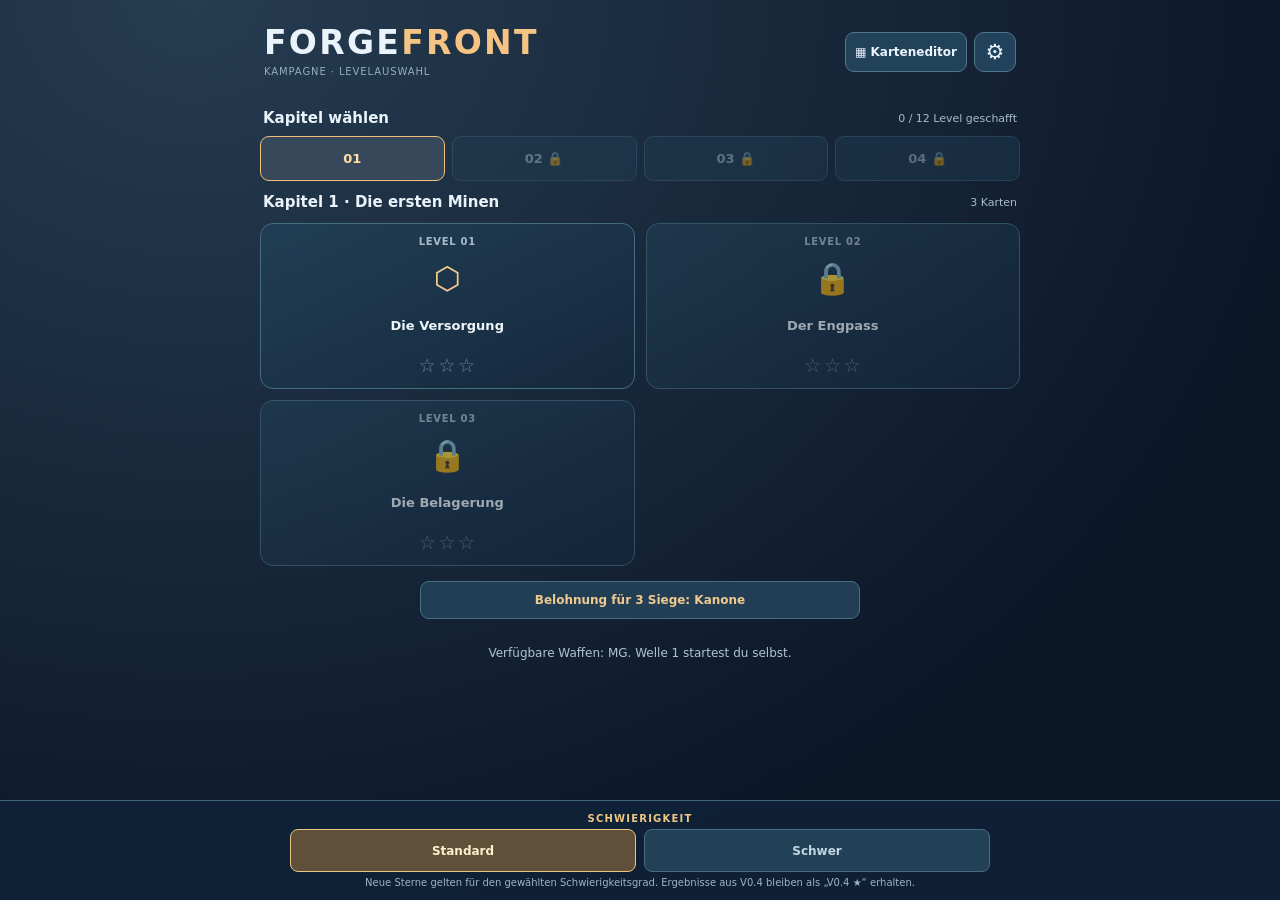
==== commit 66dae0d9: "feat(editor): complete local map selection and mobile editor flow Provide explicit New Map / locally" ====
--- a/src/index.html
+++ b/src/index.html
@@ -1,5 +1,14 @@
 <!doctype html>
-<html lang="de"><head><meta charset="UTF-8"><meta name="viewport" content="width=device-width,initial-scale=1,viewport-fit=cover"><meta name="theme-color" content="#0b1627"><title>Forgefront V0.5.0 DEV2 – Kampagnen-Prototyp</title><link rel="stylesheet" href="style.css"></head>
+<html lang="de"><head><meta charset="UTF-8"><meta name="viewport" content="width=device-width,initial-scale=1,viewport-fit=cover"><meta name="theme-color" content="#0b1627"><title>Forgefront V0.5.0 DEV2 – Kampagnen-Prototyp</title><link rel="stylesheet" href="style.css"><style>.editor-heading{flex-wrap:wrap}.editor-heading h2{flex:1 0 100%}.editor-heading button{flex:1;min-width:0}.editor-save-panel{display:grid;grid-template-columns:minmax(0,1fr) auto;gap:8px;margin:12px 0}.editor-save-panel label{grid-column:1/-1}#editor-name{min-width:0;min-height:42px;padding:9px}.editor-local-maps{margin:12px 0;padding-top:10px;border-top:1px solid #476b82}.editor-local-item{display:flex;justify-content:space-between;align-items:center;gap:8px;margin:8px 0}.editor-local-item button{min-height:40px}
+.editor-map-selection{display:grid;gap:12px;padding:8px 0}
+.editor-map-selection h2{margin:0;font-size:19px}
+.editor-map-selection>.primary{min-height:48px;font-weight:800}
+.editor-map-selection .editor-local-maps{margin:0}
+.editor-map-selection p{margin:0}
+.editor-empty{color:#aac1d2;font-size:12px;padding:9px 0}
+#editor-to-list{margin:0 0 10px;padding:8px 12px}
+.editor-map-selection[hidden],.editor-workspace[hidden]{display:none!important}
+</style></head>
 <body>
 <section id="campaign" class="campaign" aria-label="Forgefront Levelauswahl">
   <div class="campaign-inner">
@@ -31,9 +40,17 @@
 </section>
 <section id="map-editor" class="map-editor" hidden aria-label="Karteneditor">
 <div class="editor-shell">
-<header class="editor-header"><button type="button" id="editor-back" class="back-button">‹ Levelauswahl</button><strong>KARTENEDITOR</strong><span class="editor-draft">AP1 · ENTWURF</span></header>
-<div class="editor-heading"><h2>Neue Karte zeichnen</h2><button type="button" id="editor-check" class="secondary-action">✓ Karte prüfen</button></div>
-<p class="editor-help">Mit dem Finger Wege und Erz zeichnen. Start (S) und HQ (H) lassen sich versetzen. Der Radiergummi löscht einzelne Felder auch durch Ziehen.</p>
+<header class="editor-header"><button type="button" id="editor-back" class="back-button">‹ Levelauswahl</button><strong>KARTENEDITOR</strong><span class="editor-draft">AP2 · LOKAL</span></header>
+<section id="editor-map-selection" class="editor-map-selection">
+<h2>Karten auswählen</h2>
+<button type="button" id="editor-new" class="primary">＋ Neue Karte</button>
+<div class="editor-local-maps"><strong>Verfügbare Karten auf diesem Gerät</strong><div id="editor-local-list"></div></div>
+<p class="editor-note">Gemeinsame Karten für alle Tester folgen in AP3. Hier werden nur Karten dieses Geräts angezeigt.</p>
+</section>
+<div id="editor-workspace" class="editor-workspace" hidden>
+<button type="button" id="editor-to-list" class="secondary-action">‹ Zur Kartenauswahl</button>
+<div class="editor-heading"><h2 id="editor-work-title">Neue Karte zeichnen</h2><button type="button" id="editor-check" class="secondary-action">✓ Karte prüfen</button><button type="button" id="editor-test" class="primary" disabled>▶ Testspielen</button></div>
+<p class="editor-help">Start (S) und Ziel/HQ (H) selbst setzen, danach den Weg dazwischen zeichnen. Beide können später versetzt oder mit dem Radiergummi gelöscht werden, ohne Wegfelder zu erzeugen.</p>
 <div class="editor-zoom-bar"><button type="button" id="editor-zoom-out" aria-label="Verkleinern">−</button><span id="editor-zoom">75 %</span><button type="button" id="editor-zoom-in" aria-label="Vergrößern">+</button><button type="button" id="editor-fit">Gesamtkarte</button></div>
 <div id="editor-viewport" class="editor-viewport"><canvas id="editor-canvas" width="720" height="800" aria-label="Rasterkarte bearbeiten"></canvas></div>
 <div class="editor-tools" role="toolbar" aria-label="Kartenwerkzeuge">
@@ -46,7 +63,9 @@
 </div>
 <div class="editor-actions"><button type="button" id="editor-undo" class="secondary-action" disabled>↶ Rückgängig</button><button type="button" id="editor-clear" class="secondary-action">Neue leere Karte</button></div>
 <p id="editor-status" class="editor-status" role="status" aria-live="polite">Zeichne einen Weg vom Start zum HQ.</p>
-<p class="editor-note">AP1 dient nur zum Zeichnen. Entwürfe werden nicht gespeichert oder veröffentlicht. Testspielen und Schwer-Bosskill-Freigabe folgen später.</p>
+<div class="editor-save-panel"><label for="editor-name">KARTENNAME</label><input id="editor-name" type="text" maxlength="60" placeholder="Name deiner Karte"><button type="button" id="editor-save" class="primary" disabled>Karte speichern</button></div>
+<p class="editor-note">AP2: Zuerst den Boss auf Schwer besiegen. Erst danach kannst du diese Kartenversion auf diesem Gerät speichern.</p>
+</div>
 </div></section>
 <div id="game-shell" hidden><div class="app">
 <header class="brand"><button type="button" id="back-to-campaign" class="back-button" aria-label="Zurück zur Levelauswahl">‹ Levelauswahl</button><div><h1>FORGE<span>FRONT</span></h1><small>LOGISTIK · BAUEN · ÜBERLEBEN</small></div><div class="top-tools"><button type="button" id="help" aria-label="Tutorial und Hilfe öffnen" title="Tutorial öffnen">? HILFE</button><span class="version">ALPHA 0.5.0 · DEV2</span></div></header>
